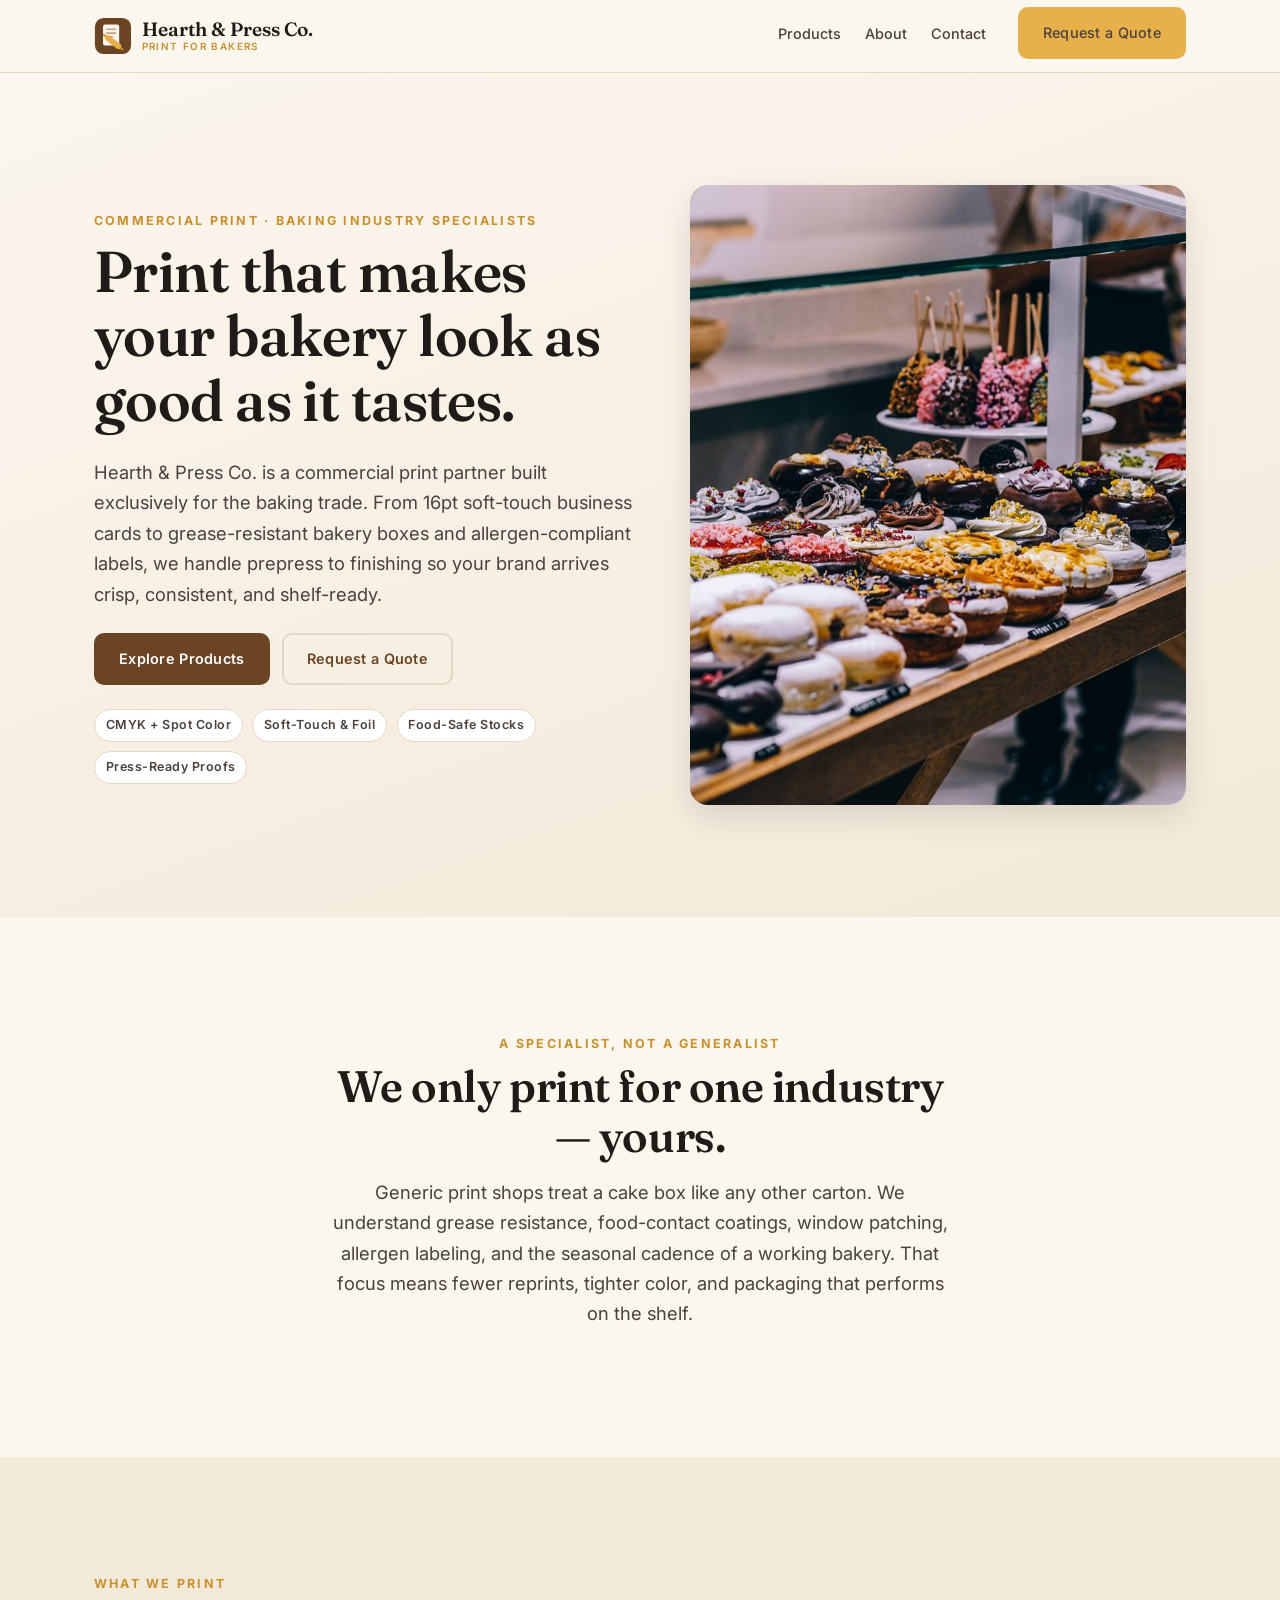
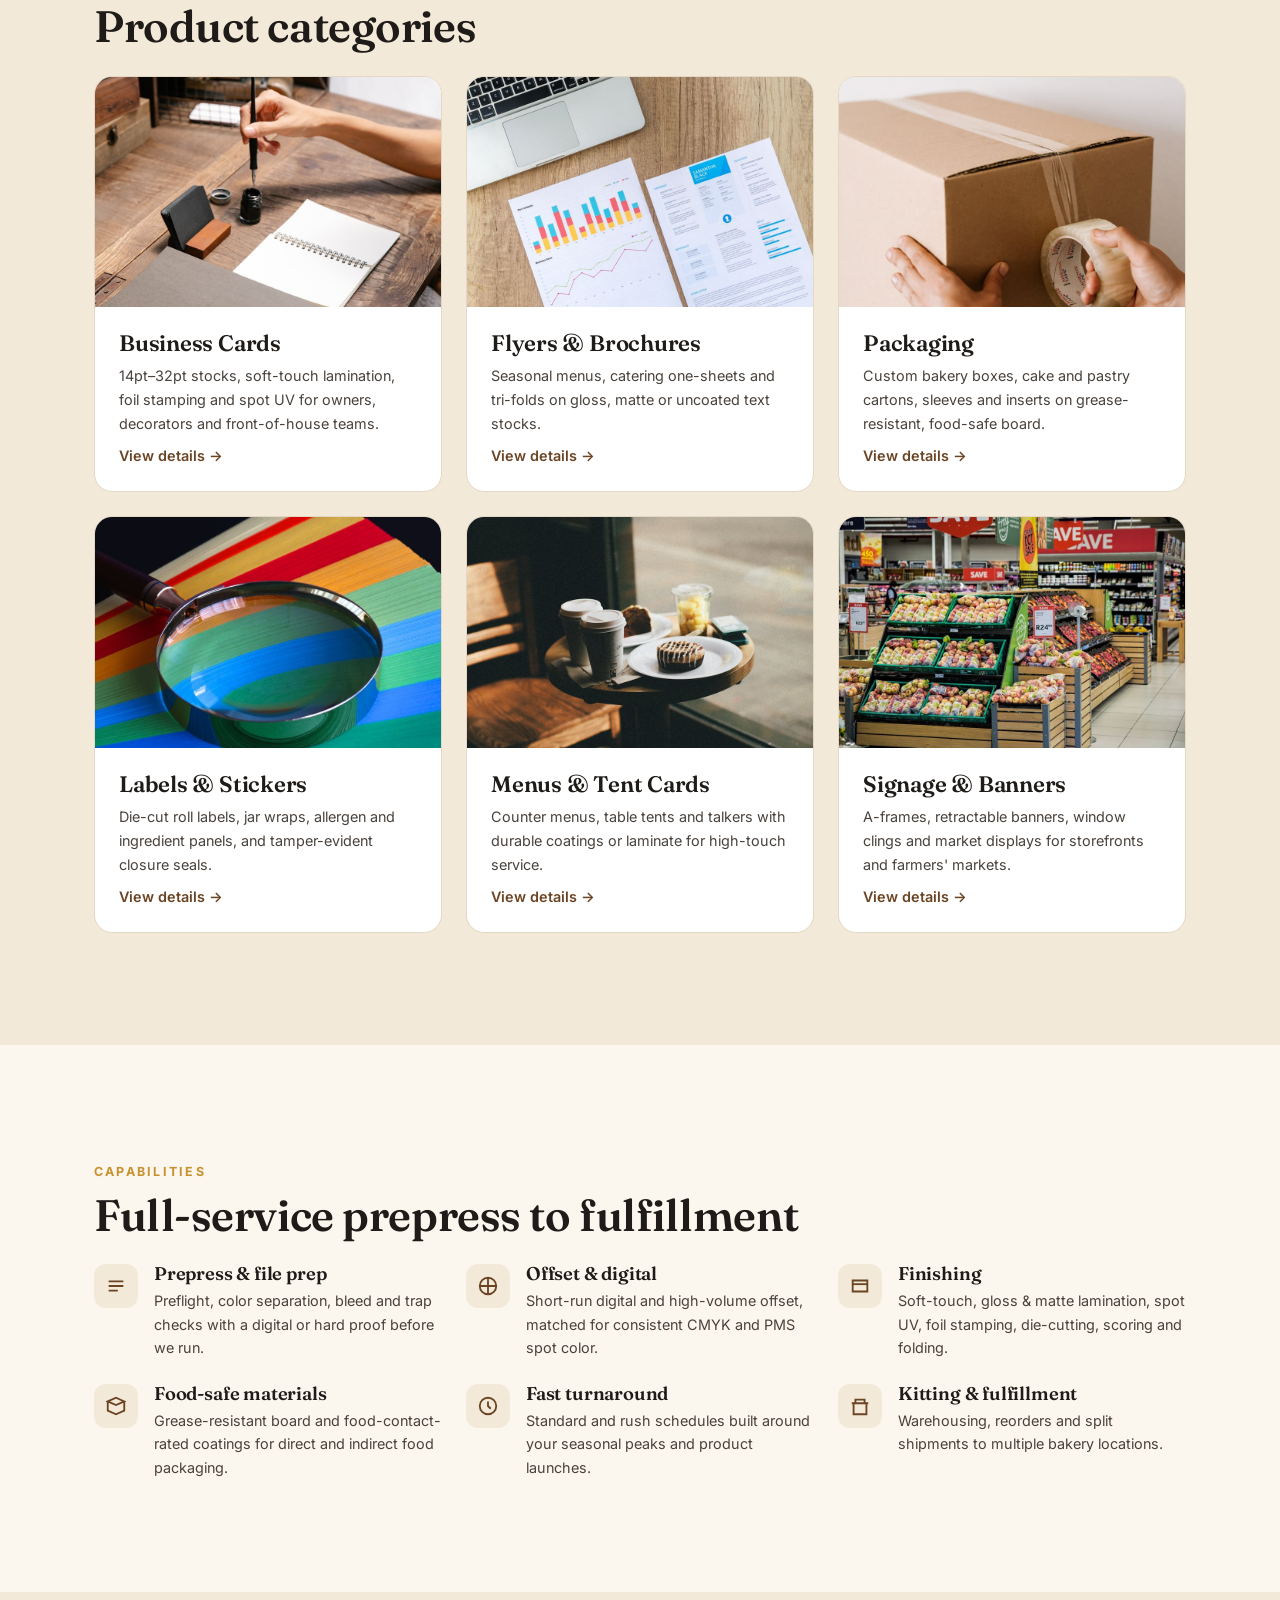
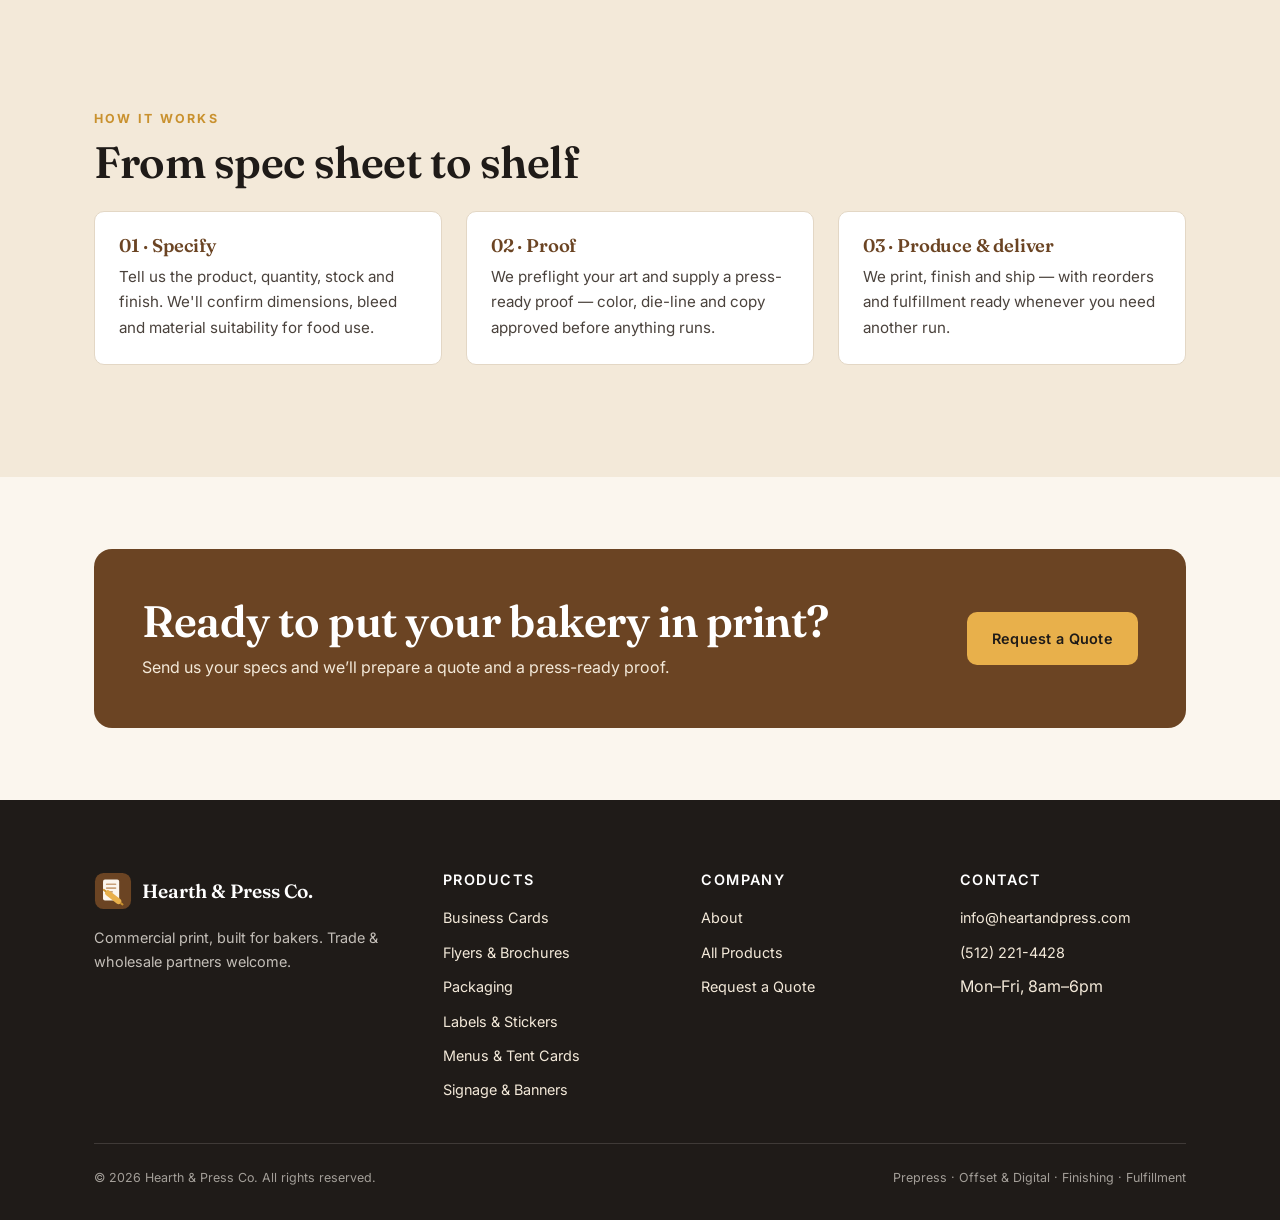
==== index.html @ 6da843be "First pass" ====
<!DOCTYPE html>
<html lang="en">
<head>
  <meta charset="utf-8" />
  <meta name="viewport" content="width=device-width, initial-scale=1" />
  <title>Hearth &amp; Press Co. — Commercial print, built for bakers</title>
  <meta name="description" content="Trade-quality commercial printing specialized for the baking industry — business cards, packaging, labels, menus, signage and more for bakeries, patisseries and cafés. Request a quote." />
  <link rel="icon" type="image/svg+xml" href="assets/favicon.svg" />
  <link rel="preconnect" href="https://fonts.googleapis.com" />
  <link rel="preconnect" href="https://fonts.gstatic.com" crossorigin />
  <link href="https://fonts.googleapis.com/css2?family=Fraunces:opsz,wght@9..144,500;9..144,600&family=Inter:wght@400;500;600;700&display=swap" rel="stylesheet" />
  <link rel="stylesheet" href="css/styles.css" />
  <link rel="canonical" href="https://heartandpress.com/" />
  <meta property="og:type" content="website" />
  <meta property="og:site_name" content="Hearth & Press Co." />
  <meta property="og:title" content="Hearth & Press Co. — Commercial print, built for bakers" />
  <meta property="og:description" content="Trade-quality commercial printing specialized for the baking industry — business cards, packaging, labels, menus and signage for bakeries, patisseries and cafés." />
  <meta property="og:url" content="https://heartandpress.com/" />
  <meta property="og:image" content="https://heartandpress.com/images/hero-bakery.jpg" />
  <meta name="twitter:card" content="summary_large_image" />
  <script type="application/ld+json">
  {
    "@context": "https://schema.org",
    "@type": "PrintShop",
    "name": "Hearth & Press Co.",
    "description": "Commercial print specialists for the baking industry — packaging, labels, business cards, menus and signage for bakeries, patisseries and cafés.",
    "url": "https://heartandpress.com/",
    "email": "info@heartandpress.com",
    "telephone": "+1-512-221-4428",
    "image": "https://heartandpress.com/images/hero-bakery.jpg",
    "logo": "https://heartandpress.com/assets/logo-mark.svg",
    "priceRange": "Quote on request",
    "openingHours": "Mo-Fr 08:00-18:00",
    "areaServed": "US",
    "slogan": "Commercial print, built for bakers.",
    "knowsAbout": ["Commercial printing", "Bakery packaging", "Food-safe labels", "Signage and banners"]
  }
  </script>
</head>
<body>

  <header class="site-header">
    <div class="container">
      <nav class="nav" aria-label="Primary">
        <a class="brand" href="index.html" aria-label="Hearth &amp; Press Co. home">
          <img class="brand__mark" src="assets/logo-mark.svg" alt="" width="38" height="38" />
          <span class="brand__name">Hearth &amp; Press Co.<small>Print for bakers</small></span>
        </a>
        <button class="nav__toggle" aria-label="Toggle menu" aria-expanded="false" aria-controls="primary-menu">
          <span></span><span></span><span></span>
        </button>
        <ul class="nav__links" id="primary-menu">
          <li><a href="products.html">Products</a></li>
          <li><a href="about.html">About</a></li>
          <li><a href="contact.html">Contact</a></li>
          <li class="nav__cta"><a class="btn btn--accent" href="contact.html">Request a Quote</a></li>
        </ul>
      </nav>
    </div>
  </header>

  <!-- ===== Hero ===== -->
  <section class="hero">
    <div class="container">
      <div class="hero__grid">
        <div>
          <span class="eyebrow">Commercial print · Baking industry specialists</span>
          <h1>Print that makes your bakery look as good as it tastes.</h1>
          <p class="lead">
            Hearth &amp; Press Co. is a commercial print partner built exclusively for
            the baking trade. From 16pt soft-touch business cards to grease-resistant
            bakery boxes and allergen-compliant labels, we handle prepress to finishing
            so your brand arrives crisp, consistent, and shelf-ready.
          </p>
          <div class="stack" style="margin-top:1.5rem">
            <div style="display:flex;gap:0.75rem;flex-wrap:wrap">
              <a class="btn btn--primary" href="products.html">Explore Products</a>
              <a class="btn btn--ghost" href="contact.html">Request a Quote</a>
            </div>
          </div>
          <div class="hero__badges">
            <span class="badge">CMYK + Spot Color</span>
            <span class="badge">Soft-Touch &amp; Foil</span>
            <span class="badge">Food-Safe Stocks</span>
            <span class="badge">Press-Ready Proofs</span>
          </div>
        </div>
        <div class="hero__media">
          <img src="images/hero-bakery.jpg" alt="Bakery counter with branded boxes, business cards and printed menus" loading="eager" />
        </div>
      </div>
    </div>
  </section>

  <!-- ===== Value prop / why a specialist ===== -->
  <section class="section">
    <div class="container">
      <div class="center" style="max-width:62ch;margin-inline:auto">
        <span class="eyebrow">A specialist, not a generalist</span>
        <h2>We only print for one industry — yours.</h2>
        <p class="lead">
          Generic print shops treat a cake box like any other carton. We understand
          grease resistance, food-contact coatings, window patching, allergen
          labeling, and the seasonal cadence of a working bakery. That focus means
          fewer reprints, tighter color, and packaging that performs on the shelf.
        </p>
      </div>
    </div>
  </section>

  <!-- ===== Category grid ===== -->
  <section class="section section--cream2">
    <div class="container">
      <span class="eyebrow">What we print</span>
      <h2 style="margin-bottom:1.5rem">Product categories</h2>
      <div class="grid grid-3">

        <a class="card" href="products/business-cards.html">
          <div class="card__media"><img src="images/cat-business-cards.jpg" alt="Premium printed business cards" loading="lazy" /></div>
          <div class="card__body">
            <h3>Business Cards</h3>
            <p>14pt–32pt stocks, soft-touch lamination, foil stamping and spot UV for owners, decorators and front-of-house teams.</p>
            <span class="card__link">View details</span>
          </div>
        </a>

        <a class="card" href="products/flyers-brochures.html">
          <div class="card__media"><img src="images/cat-flyers.jpg" alt="Printed flyers and folded brochures" loading="lazy" /></div>
          <div class="card__body">
            <h3>Flyers &amp; Brochures</h3>
            <p>Seasonal menus, catering one-sheets and tri-folds on gloss, matte or uncoated text stocks.</p>
            <span class="card__link">View details</span>
          </div>
        </a>

        <a class="card" href="products/packaging.html">
          <div class="card__media"><img src="images/cat-packaging.jpg" alt="Branded bakery boxes and packaging" loading="lazy" /></div>
          <div class="card__body">
            <h3>Packaging</h3>
            <p>Custom bakery boxes, cake and pastry cartons, sleeves and inserts on grease-resistant, food-safe board.</p>
            <span class="card__link">View details</span>
          </div>
        </a>

        <a class="card" href="products/labels-stickers.html">
          <div class="card__media"><img src="images/cat-labels.jpg" alt="Custom jar labels and stickers" loading="lazy" /></div>
          <div class="card__body">
            <h3>Labels &amp; Stickers</h3>
            <p>Die-cut roll labels, jar wraps, allergen and ingredient panels, and tamper-evident closure seals.</p>
            <span class="card__link">View details</span>
          </div>
        </a>

        <a class="card" href="products/menus-tent-cards.html">
          <div class="card__media"><img src="images/cat-menus.jpg" alt="Printed café menus and counter tent cards" loading="lazy" /></div>
          <div class="card__body">
            <h3>Menus &amp; Tent Cards</h3>
            <p>Counter menus, table tents and talkers with durable coatings or laminate for high-touch service.</p>
            <span class="card__link">View details</span>
          </div>
        </a>

        <a class="card" href="products/signage-banners.html">
          <div class="card__media"><img src="images/cat-signage.jpg" alt="Bakery signage and retractable banners" loading="lazy" /></div>
          <div class="card__body">
            <h3>Signage &amp; Banners</h3>
            <p>A-frames, retractable banners, window clings and market displays for storefronts and farmers' markets.</p>
            <span class="card__link">View details</span>
          </div>
        </a>

      </div>
    </div>
  </section>

  <!-- ===== Capabilities strip ===== -->
  <section class="section">
    <div class="container">
      <span class="eyebrow">Capabilities</span>
      <h2 style="margin-bottom:1.5rem">Full-service prepress to fulfillment</h2>
      <div class="features">
        <div class="feature">
          <div class="feature__icon" aria-hidden="true">
            <svg width="22" height="22" viewBox="0 0 24 24" fill="none" stroke="currentColor" stroke-width="2"><path d="M4 7h16M4 12h16M4 17h10"/></svg>
          </div>
          <div>
            <h4>Prepress &amp; file prep</h4>
            <p>Preflight, color separation, bleed and trap checks with a digital or hard proof before we run.</p>
          </div>
        </div>
        <div class="feature">
          <div class="feature__icon" aria-hidden="true">
            <svg width="22" height="22" viewBox="0 0 24 24" fill="none" stroke="currentColor" stroke-width="2"><circle cx="12" cy="12" r="9"/><path d="M12 3v18M3 12h18"/></svg>
          </div>
          <div>
            <h4>Offset &amp; digital</h4>
            <p>Short-run digital and high-volume offset, matched for consistent CMYK and PMS spot color.</p>
          </div>
        </div>
        <div class="feature">
          <div class="feature__icon" aria-hidden="true">
            <svg width="22" height="22" viewBox="0 0 24 24" fill="none" stroke="currentColor" stroke-width="2"><path d="M4 6h16v12H4z"/><path d="M4 10h16"/></svg>
          </div>
          <div>
            <h4>Finishing</h4>
            <p>Soft-touch, gloss &amp; matte lamination, spot UV, foil stamping, die-cutting, scoring and folding.</p>
          </div>
        </div>
        <div class="feature">
          <div class="feature__icon" aria-hidden="true">
            <svg width="22" height="22" viewBox="0 0 24 24" fill="none" stroke="currentColor" stroke-width="2"><path d="M3 7l9-4 9 4-9 4-9-4z"/><path d="M3 7v10l9 4 9-4V7"/></svg>
          </div>
          <div>
            <h4>Food-safe materials</h4>
            <p>Grease-resistant board and food-contact-rated coatings for direct and indirect food packaging.</p>
          </div>
        </div>
        <div class="feature">
          <div class="feature__icon" aria-hidden="true">
            <svg width="22" height="22" viewBox="0 0 24 24" fill="none" stroke="currentColor" stroke-width="2"><circle cx="12" cy="12" r="9"/><path d="M12 7v5l3 3"/></svg>
          </div>
          <div>
            <h4>Fast turnaround</h4>
            <p>Standard and rush schedules built around your seasonal peaks and product launches.</p>
          </div>
        </div>
        <div class="feature">
          <div class="feature__icon" aria-hidden="true">
            <svg width="22" height="22" viewBox="0 0 24 24" fill="none" stroke="currentColor" stroke-width="2"><path d="M3 9h18M7 9V5h10v4M5 21h14V9H5z"/></svg>
          </div>
          <div>
            <h4>Kitting &amp; fulfillment</h4>
            <p>Warehousing, reorders and split shipments to multiple bakery locations.</p>
          </div>
        </div>
      </div>
    </div>
  </section>

  <!-- ===== Process ===== -->
  <section class="section section--cream2">
    <div class="container">
      <span class="eyebrow">How it works</span>
      <h2 style="margin-bottom:1.5rem">From spec sheet to shelf</h2>
      <div class="grid grid-3">
        <div class="spec">
          <h4>01 · Specify</h4>
          <p style="margin:0;color:var(--ink-soft);font-size:0.95rem">Tell us the product, quantity, stock and finish. We'll confirm dimensions, bleed and material suitability for food use.</p>
        </div>
        <div class="spec">
          <h4>02 · Proof</h4>
          <p style="margin:0;color:var(--ink-soft);font-size:0.95rem">We preflight your art and supply a press-ready proof — color, die-line and copy approved before anything runs.</p>
        </div>
        <div class="spec">
          <h4>03 · Produce &amp; deliver</h4>
          <p style="margin:0;color:var(--ink-soft);font-size:0.95rem">We print, finish and ship — with reorders and fulfillment ready whenever you need another run.</p>
        </div>
      </div>
    </div>
  </section>

  <!-- ===== CTA band ===== -->
  <section class="section section--tight">
    <div class="container">
      <div class="cta-band">
        <div>
          <h2>Ready to put your bakery in print?</h2>
          <p>Send us your specs and we’ll prepare a quote and a press-ready proof.</p>
        </div>
        <a class="btn btn--accent" href="contact.html">Request a Quote</a>
      </div>
    </div>
  </section>

  <!-- ===== Footer ===== -->
  <footer class="site-footer">
    <div class="container">
      <div class="footer-grid">
        <div class="footer-brand">
          <a class="brand" href="index.html" aria-label="Hearth &amp; Press Co. home">
            <img class="brand__mark" src="assets/logo-mark.svg" alt="" width="38" height="38" />
            <span class="brand__name" style="color:#fff">Hearth &amp; Press Co.</span>
          </a>
          <p style="margin-top:1rem;max-width:34ch;color:rgba(251,246,238,0.75);font-size:0.9rem">
            Commercial print, built for bakers. Trade &amp; wholesale partners welcome.
          </p>
        </div>
        <div>
          <h4>Products</h4>
          <ul class="footer-links">
            <li><a href="products/business-cards.html">Business Cards</a></li>
            <li><a href="products/flyers-brochures.html">Flyers &amp; Brochures</a></li>
            <li><a href="products/packaging.html">Packaging</a></li>
            <li><a href="products/labels-stickers.html">Labels &amp; Stickers</a></li>
            <li><a href="products/menus-tent-cards.html">Menus &amp; Tent Cards</a></li>
            <li><a href="products/signage-banners.html">Signage &amp; Banners</a></li>
          </ul>
        </div>
        <div>
          <h4>Company</h4>
          <ul class="footer-links">
            <li><a href="about.html">About</a></li>
            <li><a href="products.html">All Products</a></li>
            <li><a href="contact.html">Request a Quote</a></li>
          </ul>
        </div>
        <div>
          <h4>Contact</h4>
          <ul class="footer-links">
            <li><a href="mailto:info@heartandpress.com">info@heartandpress.com</a></li>
            <li><a href="tel:+15122214428">(512) 221-4428</a></li>
            <li>Mon–Fri, 8am–6pm</li>
          </ul>
        </div>
      </div>
      <div class="footer-bottom">
        <span>&copy; <span id="year">2026</span> Hearth &amp; Press Co. All rights reserved.</span>
        <span>Prepress &middot; Offset &amp; Digital &middot; Finishing &middot; Fulfillment</span>
      </div>
    </div>
  </footer>

  <script src="js/main.js"></script>
</body>
</html>
---- css/styles.css ----
/* =================================================================
   Hearth & Press Co. — Shared Stylesheet
   Commercial print, built for bakers.
   Single stylesheet for the whole static site (no build step).
   ================================================================= */

/* ----- Design tokens ------------------------------------------- */
:root {
  /* Brand palette */
  --crust:      #6B4423;  /* crust brown      */
  --crust-dark: #4E3019;
  --cream:      #FBF6EE;  /* warm cream bg    */
  --cream-2:    #F3E9D9;  /* slightly deeper  */
  --butter:     #E8B04B;  /* butter / accent  */
  --butter-dk:  #C9912E;
  --ink:        #1F1B18;  /* near-black ink   */
  --ink-soft:   #4A423C;
  --berry:      #B23A48;  /* spot accent      */
  --line:       #E3D7C5;  /* hairline borders */
  --white:      #ffffff;

  /* Type */
  --font-display: "Fraunces", "Playfair Display", Georgia, "Times New Roman", serif;
  --font-body: "Inter", system-ui, -apple-system, "Segoe UI", Roboto, Helvetica, Arial, sans-serif;

  /* Type scale */
  --fs-xs: 0.78rem;
  --fs-sm: 0.9rem;
  --fs-base: 1rem;
  --fs-md: 1.15rem;
  --fs-lg: 1.4rem;
  --fs-xl: 2rem;
  --fs-2xl: 2.75rem;
  --fs-3xl: 3.6rem;

  /* Spacing */
  --sp-1: 0.5rem;
  --sp-2: 1rem;
  --sp-3: 1.5rem;
  --sp-4: 2rem;
  --sp-5: 3rem;
  --sp-6: 4.5rem;
  --sp-7: 7rem;

  --radius: 10px;
  --radius-lg: 18px;
  --shadow-sm: 0 2px 8px rgba(31, 27, 24, 0.08);
  --shadow-md: 0 12px 30px rgba(31, 27, 24, 0.12);
  --container: 1140px;
  --transition: 200ms ease;
}

/* ----- Reset / base -------------------------------------------- */
*, *::before, *::after { box-sizing: border-box; }

html { scroll-behavior: smooth; -webkit-text-size-adjust: 100%; }

body {
  margin: 0;
  font-family: var(--font-body);
  font-size: var(--fs-base);
  line-height: 1.65;
  color: var(--ink);
  background: var(--cream);
  -webkit-font-smoothing: antialiased;
}

h1, h2, h3, h4 {
  font-family: var(--font-display);
  font-weight: 600;
  line-height: 1.12;
  color: var(--ink);
  margin: 0 0 var(--sp-2);
  letter-spacing: -0.01em;
}
h1 { font-size: var(--fs-3xl); }
h2 { font-size: var(--fs-2xl); }
h3 { font-size: var(--fs-lg); }
h4 { font-size: var(--fs-md); }

p { margin: 0 0 var(--sp-2); }
a { color: var(--crust); text-decoration: none; transition: color var(--transition); }
a:hover { color: var(--berry); }
img { max-width: 100%; display: block; }
ul { margin: 0 0 var(--sp-2); padding-left: 1.2em; }
li { margin-bottom: 0.35em; }

/* ----- Layout primitives --------------------------------------- */
.container {
  width: 100%;
  max-width: var(--container);
  margin-inline: auto;
  padding-inline: var(--sp-3);
}
.section { padding-block: var(--sp-7); }
.section--tight { padding-block: var(--sp-6); }
.section--cream2 { background: var(--cream-2); }
.section--ink { background: var(--ink); color: var(--cream); }
.section--ink h1, .section--ink h2, .section--ink h3 { color: var(--white); }

.grid { display: grid; gap: var(--sp-3); }
.grid-2 { grid-template-columns: repeat(2, 1fr); }
.split { display: grid; grid-template-columns: 1.6fr 1fr; gap: var(--sp-5); align-items: start; }
.grid-3 { grid-template-columns: repeat(3, 1fr); }
.center { text-align: center; }
.measure { max-width: 62ch; }
.measure-center { max-width: 62ch; margin-inline: auto; }

/* Section heading helper */
.eyebrow {
  display: inline-block;
  font-family: var(--font-body);
  font-size: var(--fs-xs);
  font-weight: 700;
  letter-spacing: 0.18em;
  text-transform: uppercase;
  color: var(--butter-dk);
  margin-bottom: var(--sp-1);
}
.section--ink .eyebrow { color: var(--butter); }
.lead { font-size: var(--fs-md); color: var(--ink-soft); }
.section--ink .lead { color: var(--cream-2); }

/* ----- Buttons ------------------------------------------------- */
.btn {
  display: inline-block;
  font-family: var(--font-body);
  font-weight: 600;
  font-size: var(--fs-sm);
  letter-spacing: 0.02em;
  padding: 0.85em 1.6em;
  border-radius: var(--radius);
  border: 2px solid transparent;
  cursor: pointer;
  transition: transform var(--transition), background var(--transition), color var(--transition), border-color var(--transition);
}
.btn:hover { transform: translateY(-2px); }
.btn--primary { background: var(--crust); color: var(--white); }
.btn--primary:hover { background: var(--crust-dark); color: var(--white); }
.btn--accent { background: var(--butter); color: var(--ink); }
.btn--accent:hover { background: var(--butter-dk); color: var(--ink); }
.btn--ghost { background: transparent; color: var(--crust); border-color: var(--line); }
.btn--ghost:hover { border-color: var(--crust); color: var(--crust); }
.section--ink .btn--ghost { color: var(--cream); border-color: rgba(251,246,238,0.35); }
.section--ink .btn--ghost:hover { border-color: var(--butter); color: var(--butter); }

/* ----- Header / nav -------------------------------------------- */
.site-header {
  position: sticky;
  top: 0;
  z-index: 50;
  background: rgba(251, 246, 238, 0.92);
  backdrop-filter: saturate(140%) blur(8px);
  border-bottom: 1px solid var(--line);
}
.nav {
  display: flex;
  align-items: center;
  justify-content: space-between;
  gap: var(--sp-3);
  min-height: 72px;
}
.brand { display: flex; align-items: center; gap: 0.6rem; }
.brand__mark { width: 38px; height: 38px; flex: 0 0 auto; }
.brand__name {
  font-family: var(--font-display);
  font-weight: 600;
  font-size: 1.2rem;
  color: var(--ink);
  line-height: 1;
}
.brand__name small {
  display: block;
  font-family: var(--font-body);
  font-weight: 600;
  font-size: 0.62rem;
  letter-spacing: 0.14em;
  text-transform: uppercase;
  color: var(--butter-dk);
  margin-top: 3px;
}
.nav__links {
  display: flex;
  align-items: center;
  gap: var(--sp-3);
  list-style: none;
  margin: 0;
  padding: 0;
}
.nav__links a {
  font-size: var(--fs-sm);
  font-weight: 500;
  color: var(--ink-soft);
}
.nav__links a:hover,
.nav__links a[aria-current="page"] { color: var(--crust); }
.nav__cta { margin-left: var(--sp-1); }

.nav__toggle {
  display: none;
  background: none;
  border: 0;
  cursor: pointer;
  padding: 8px;
}
.nav__toggle span {
  display: block;
  width: 24px;
  height: 2px;
  background: var(--ink);
  margin: 5px 0;
  transition: var(--transition);
}

/* ----- Hero ---------------------------------------------------- */
.hero {
  position: relative;
  background: linear-gradient(160deg, var(--cream) 0%, var(--cream-2) 100%);
  overflow: hidden;
}
.hero__grid {
  display: grid;
  grid-template-columns: 1.05fr 0.95fr;
  gap: var(--sp-5);
  align-items: center;
  padding-block: var(--sp-7);
}
.hero h1 { margin-bottom: var(--sp-3); }
.hero__media {
  position: relative;
  border-radius: var(--radius-lg);
  overflow: hidden;
  box-shadow: var(--shadow-md);
  aspect-ratio: 4 / 5;
}
.hero__media img { width: 100%; height: 100%; object-fit: cover; }
.hero__badges { display: flex; flex-wrap: wrap; gap: 0.6rem; margin-top: var(--sp-3); }
.badge {
  font-size: var(--fs-xs);
  font-weight: 600;
  letter-spacing: 0.04em;
  background: var(--white);
  border: 1px solid var(--line);
  color: var(--ink-soft);
  padding: 0.4em 0.85em;
  border-radius: 999px;
}

/* ----- Cards --------------------------------------------------- */
.card {
  background: var(--white);
  border: 1px solid var(--line);
  border-radius: var(--radius-lg);
  overflow: hidden;
  display: flex;
  flex-direction: column;
  transition: transform var(--transition), box-shadow var(--transition);
}
.card:hover { transform: translateY(-4px); box-shadow: var(--shadow-md); }
.card__media { aspect-ratio: 3 / 2; background: var(--cream-2); overflow: hidden; }
.card__media img { width: 100%; height: 100%; object-fit: cover; transition: transform 400ms ease; }
.card:hover .card__media img { transform: scale(1.05); }
.card__body { padding: var(--sp-3); display: flex; flex-direction: column; gap: 0.5rem; flex: 1; }
.card__body h3 { margin: 0; }
.card__body p { color: var(--ink-soft); font-size: var(--fs-sm); margin: 0; }
.card__link {
  margin-top: auto;
  font-weight: 600;
  font-size: var(--fs-sm);
  color: var(--crust);
}
.card__link::after { content: " \2192"; transition: var(--transition); }
.card:hover .card__link::after { margin-left: 4px; }

/* ----- Feature / capability strip ------------------------------ */
.features { display: grid; grid-template-columns: repeat(3, 1fr); gap: var(--sp-3); }
.feature { display: flex; gap: var(--sp-2); }
.feature__icon {
  flex: 0 0 auto; width: 44px; height: 44px;
  display: grid; place-items: center;
  background: var(--cream-2); border-radius: 12px; color: var(--crust);
}
.feature h4 { margin: 0 0 0.25rem; }
.feature p { margin: 0; font-size: var(--fs-sm); color: var(--ink-soft); }

/* ----- Spec list (category pages) ------------------------------ */
.spec-grid { display: grid; grid-template-columns: repeat(2, 1fr); gap: var(--sp-3); }
.spec {
  background: var(--white);
  border: 1px solid var(--line);
  border-radius: var(--radius);
  padding: var(--sp-3);
}
.spec h4 { margin: 0 0 0.5rem; color: var(--crust); }
.spec ul { margin: 0; padding-left: 1.1em; font-size: var(--fs-sm); color: var(--ink-soft); }

.pill-row { display: flex; flex-wrap: wrap; gap: 0.5rem; }
.pill {
  font-size: var(--fs-xs);
  font-weight: 600;
  background: var(--cream-2);
  color: var(--crust-dark);
  border-radius: 999px;
  padding: 0.4em 0.9em;
}

/* ----- CTA band ------------------------------------------------ */
.cta-band {
  background: var(--crust);
  color: var(--cream);
  border-radius: var(--radius-lg);
  padding: var(--sp-5);
  display: flex;
  align-items: center;
  justify-content: space-between;
  gap: var(--sp-4);
  flex-wrap: wrap;
}
.cta-band h2 { color: var(--white); margin: 0; }
.cta-band p { color: var(--cream-2); margin: 0.5rem 0 0; }

/* ----- Forms (contact) ----------------------------------------- */
.form-grid { display: grid; grid-template-columns: repeat(2, 1fr); gap: var(--sp-3); }
.field { display: flex; flex-direction: column; gap: 0.4rem; }
.field.full { grid-column: 1 / -1; }
.field label { font-size: var(--fs-sm); font-weight: 600; }
.field label .req { color: var(--berry); }
.field input, .field select, .field textarea {
  font-family: var(--font-body);
  font-size: var(--fs-base);
  padding: 0.7em 0.85em;
  border: 1px solid var(--line);
  border-radius: var(--radius);
  background: var(--white);
  color: var(--ink);
  transition: border-color var(--transition), box-shadow var(--transition);
}
.field input:focus, .field select:focus, .field textarea:focus {
  outline: none;
  border-color: var(--crust);
  box-shadow: 0 0 0 3px rgba(107, 68, 35, 0.12);
}
.field textarea { resize: vertical; min-height: 120px; }
.form-note { font-size: var(--fs-xs); color: var(--ink-soft); }
.form-success {
  display: none;
  background: #EAF3EA;
  border: 1px solid #BcD9Bc;
  color: #2C5A2C;
  padding: var(--sp-3);
  border-radius: var(--radius);
}
.form-success.show { display: block; }

/* ----- Footer -------------------------------------------------- */
.site-footer {
  background: var(--ink);
  color: var(--cream-2);
  padding-block: var(--sp-6) var(--sp-4);
}
.footer-grid {
  display: grid;
  grid-template-columns: 1.4fr 1fr 1fr 1fr;
  gap: var(--sp-4);
}
.site-footer h4 { color: var(--white); font-family: var(--font-body); font-size: var(--fs-sm); text-transform: uppercase; letter-spacing: 0.1em; }
.site-footer a { color: var(--cream-2); font-size: var(--fs-sm); }
.site-footer a:hover { color: var(--butter); }
.footer-links { list-style: none; padding: 0; margin: 0; }
.footer-links li { margin-bottom: 0.5rem; }
.footer-brand .brand__name { color: var(--white); }
.footer-bottom {
  border-top: 1px solid rgba(251,246,238,0.14);
  margin-top: var(--sp-4);
  padding-top: var(--sp-3);
  display: flex; justify-content: space-between; flex-wrap: wrap; gap: var(--sp-2);
  font-size: var(--fs-xs); color: rgba(251,246,238,0.6);
}

/* ----- Breadcrumb ---------------------------------------------- */
.breadcrumb { font-size: var(--fs-sm); color: var(--ink-soft); padding-top: var(--sp-4); }
.breadcrumb a { color: var(--ink-soft); }
.breadcrumb a:hover { color: var(--crust); }

/* ----- Page header (interior pages) ---------------------------- */
.page-head { background: linear-gradient(160deg, var(--cream) 0%, var(--cream-2) 100%); padding-block: var(--sp-5) var(--sp-6); }
.page-head h1 { margin-bottom: var(--sp-2); }

/* ----- Utilities ----------------------------------------------- */
.mt-0 { margin-top: 0; }
.mb-0 { margin-bottom: 0; }
.stack > * + * { margin-top: var(--sp-3); }
.hide-mobile { }
.visually-hidden {
  position: absolute; width: 1px; height: 1px; padding: 0; margin: -1px;
  overflow: hidden; clip: rect(0,0,0,0); white-space: nowrap; border: 0;
}

/* ----- Responsive ---------------------------------------------- */
@media (max-width: 900px) {
  :root { --fs-3xl: 2.6rem; --fs-2xl: 2.1rem; }
  .hero__grid { grid-template-columns: 1fr; }
  .hero__media { aspect-ratio: 16 / 10; order: -1; }
  .footer-grid { grid-template-columns: 1fr 1fr; }
  .features { grid-template-columns: 1fr; }
}

@media (max-width: 760px) {
  .nav__toggle { display: block; }
  .nav__links {
    position: absolute;
    top: 72px; left: 0; right: 0;
    flex-direction: column;
    align-items: stretch;
    gap: 0;
    background: var(--cream);
    border-bottom: 1px solid var(--line);
    padding: var(--sp-2) var(--sp-3) var(--sp-3);
    box-shadow: var(--shadow-sm);
    display: none;
  }
  .nav__links.open { display: flex; }
  .nav__links li { padding: 0.4rem 0; border-bottom: 1px solid var(--line); }
  .nav__cta { margin: var(--sp-1) 0 0; }
  .grid-2, .grid-3, .spec-grid, .form-grid, .split { grid-template-columns: 1fr; }
  .cta-band { flex-direction: column; align-items: flex-start; }
}
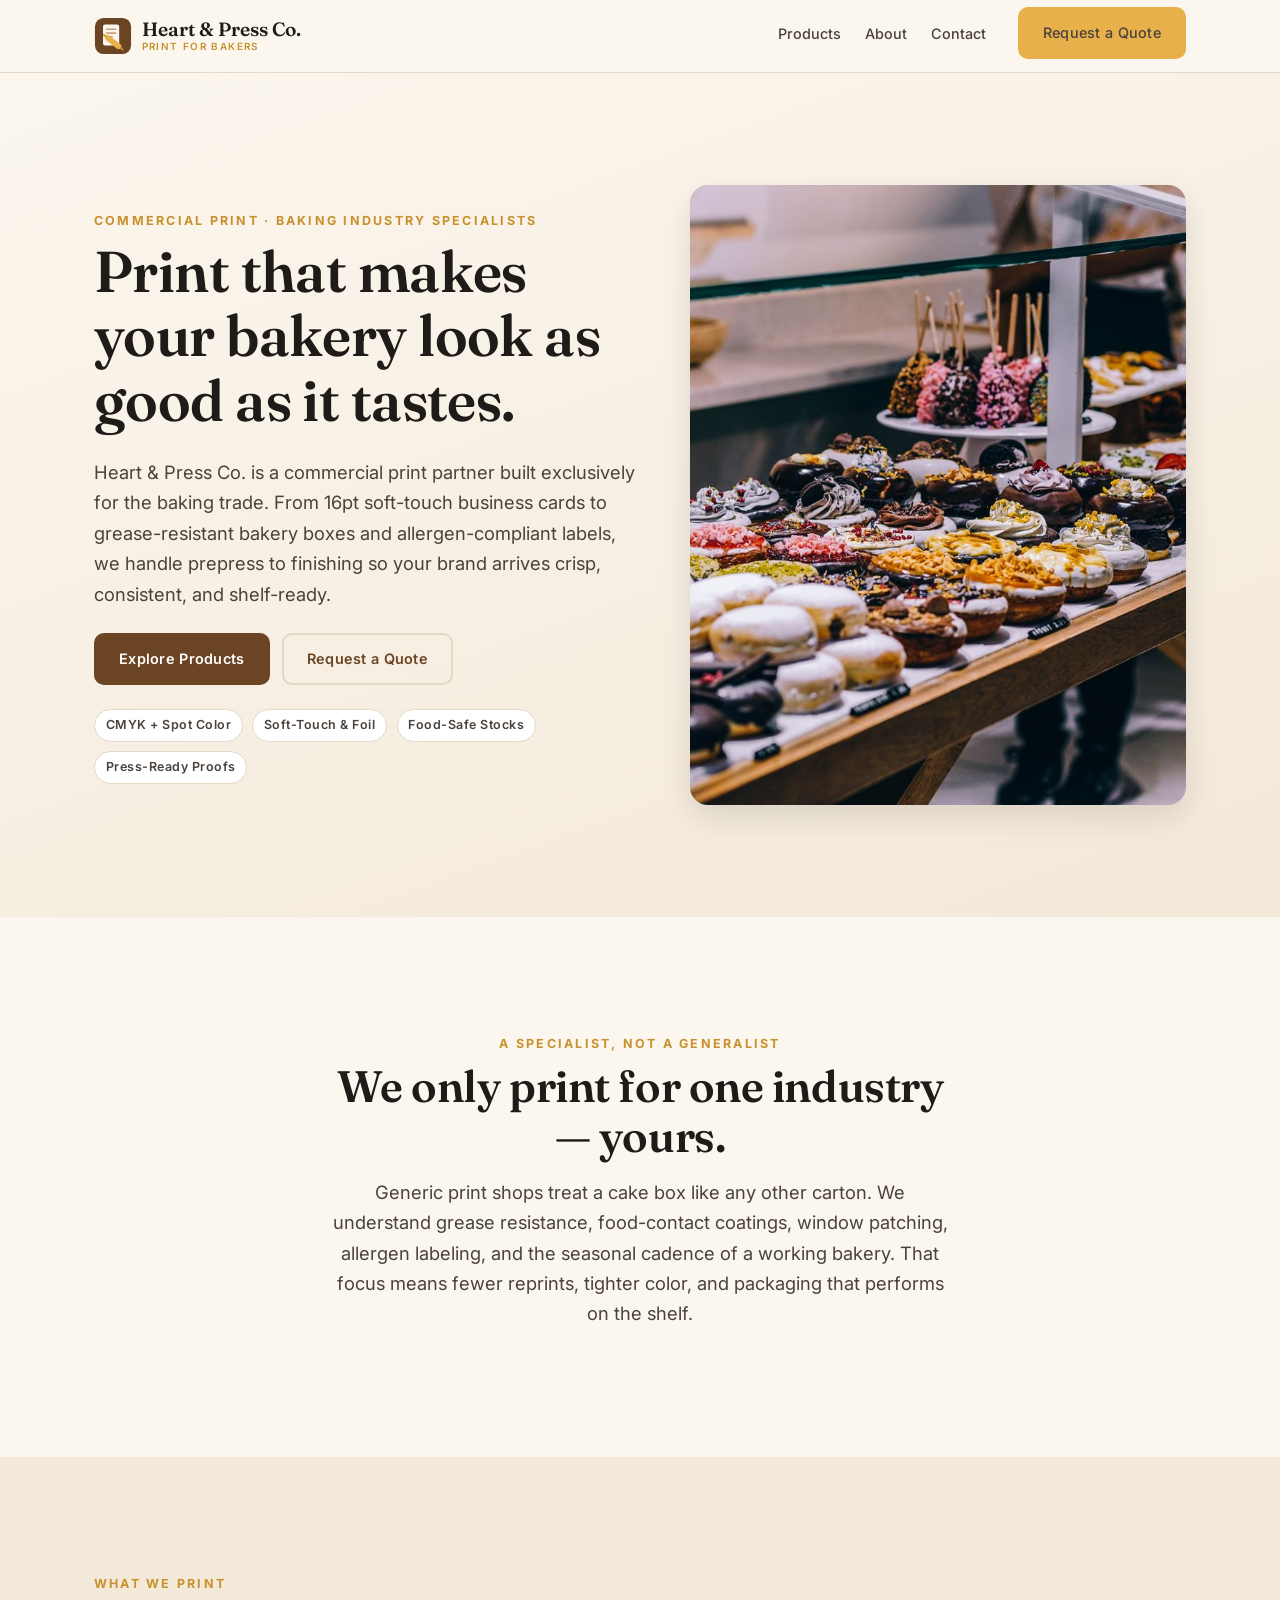
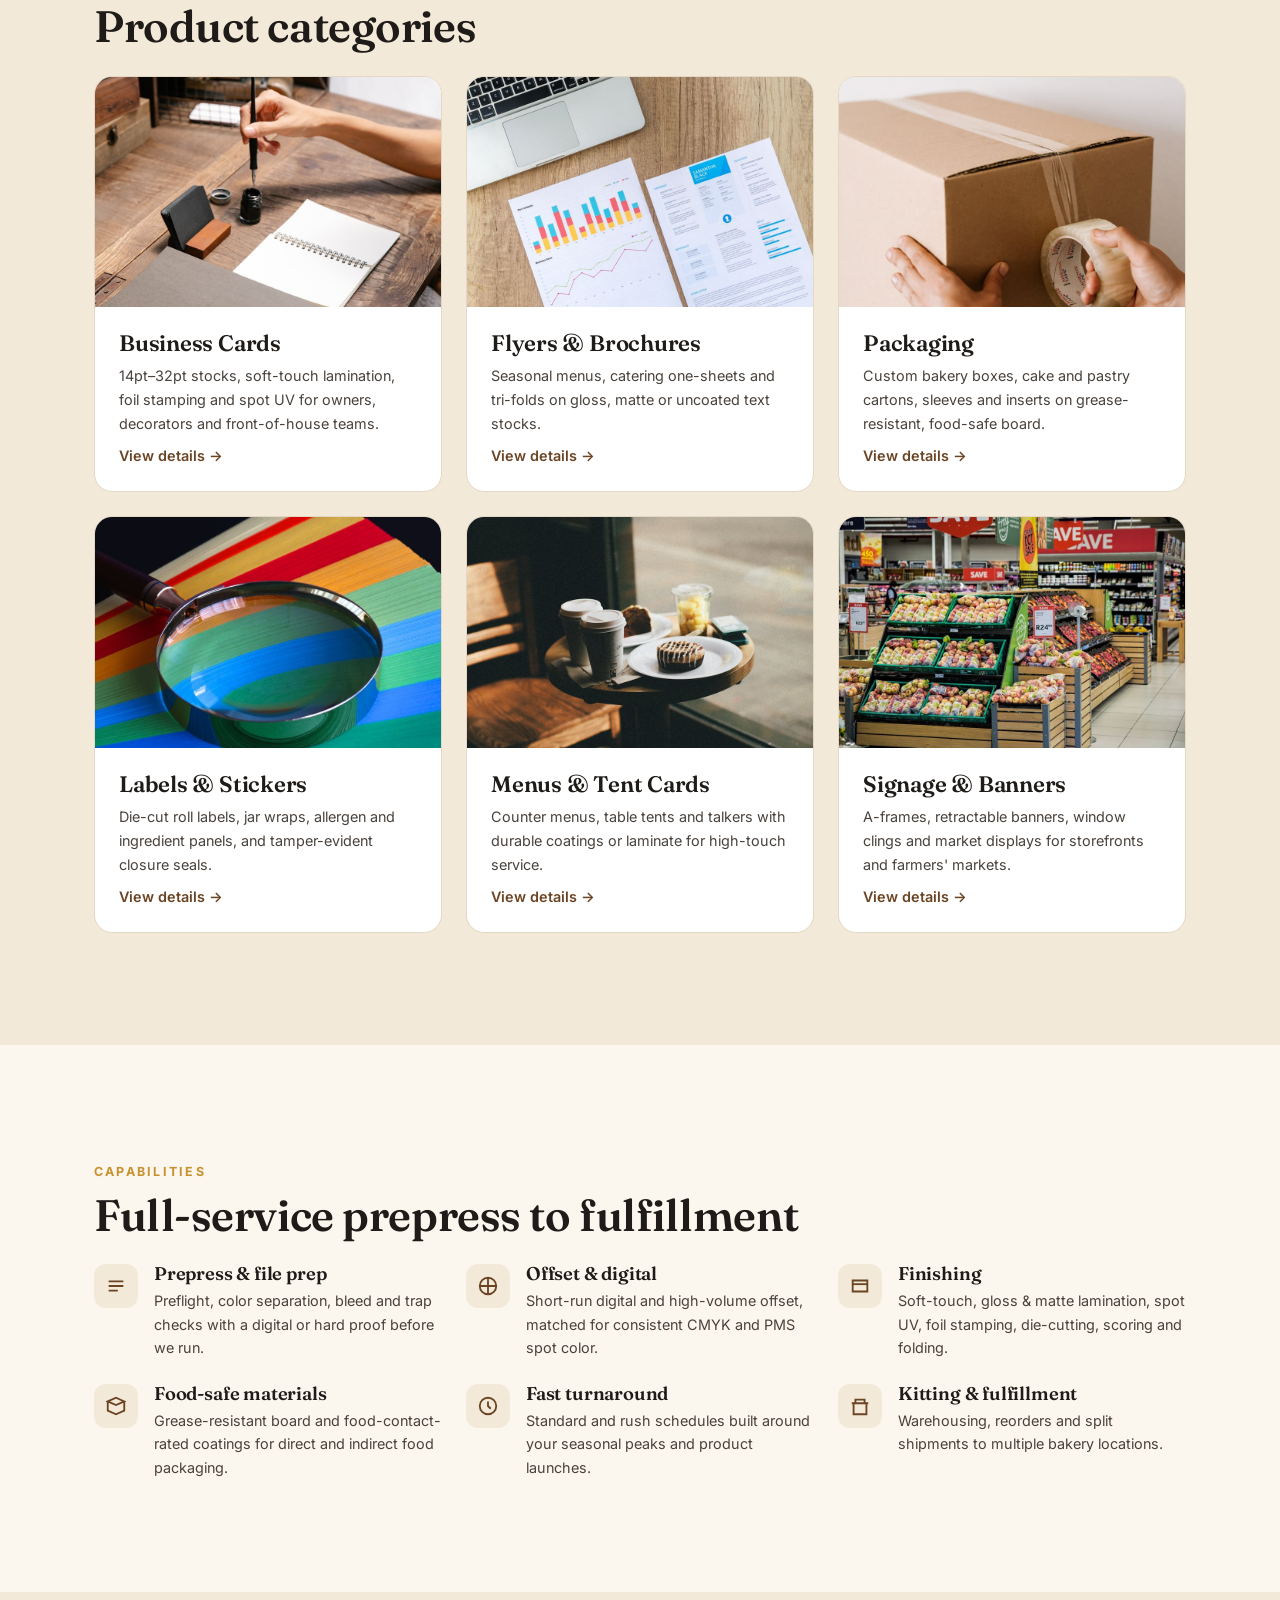
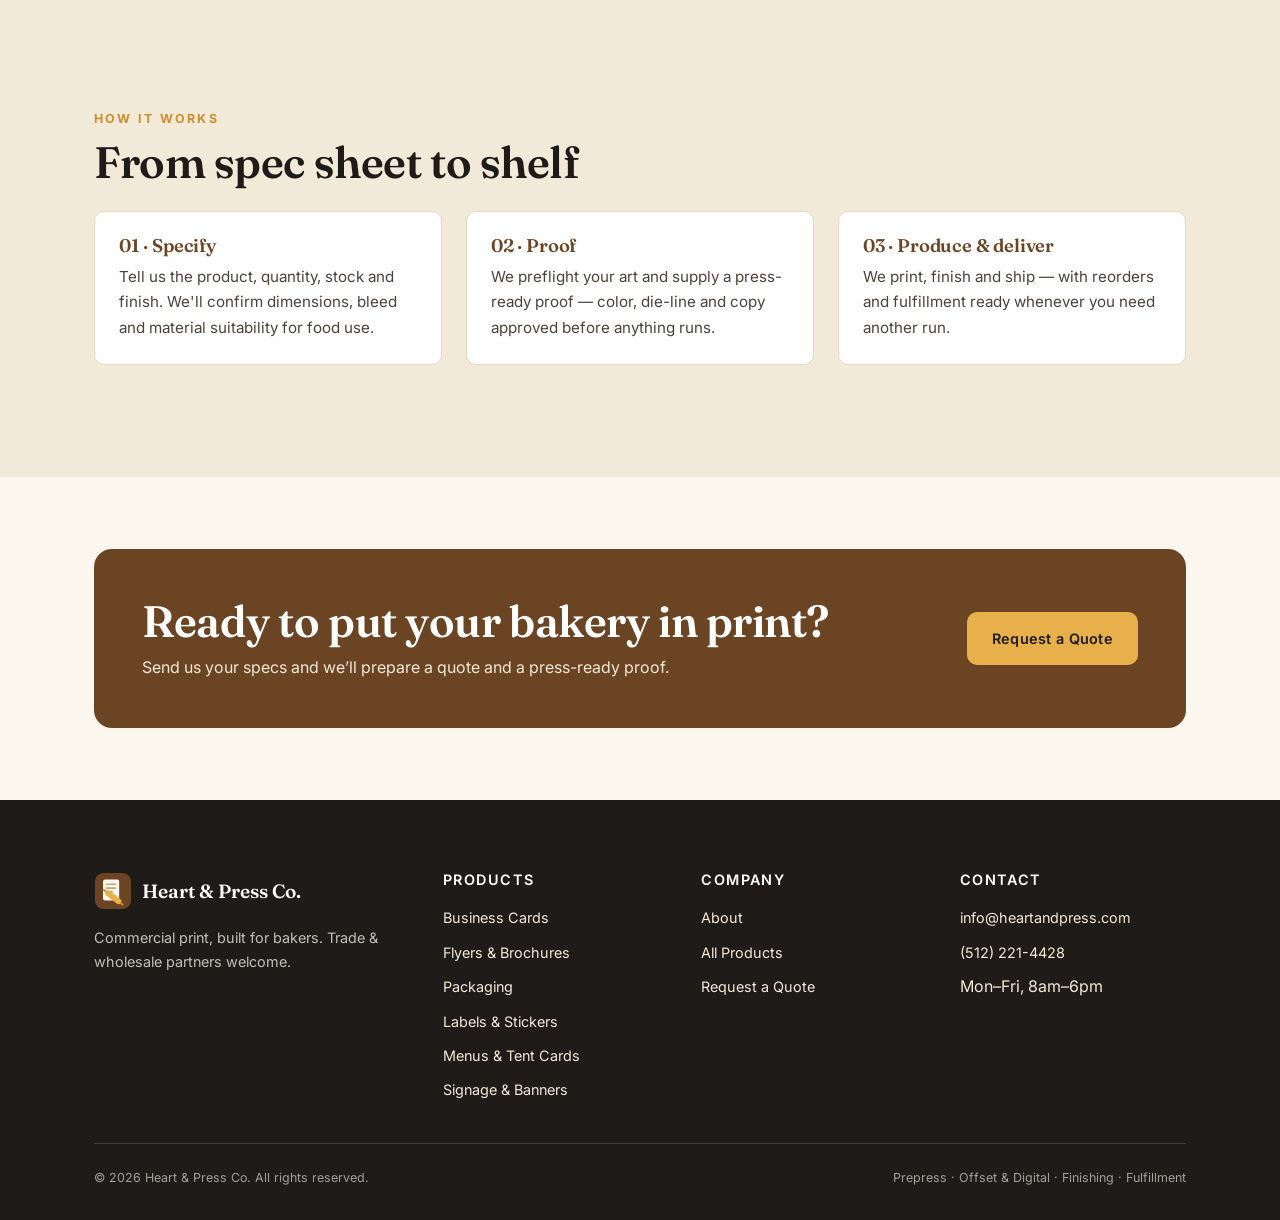
==== commit 73adf985: "domain uopdate" ====
--- a/index.html
+++ b/index.html
@@ -3,7 +3,7 @@
 <head>
   <meta charset="utf-8" />
   <meta name="viewport" content="width=device-width, initial-scale=1" />
-  <title>Hearth &amp; Press Co. — Commercial print, built for bakers</title>
+  <title>Heart &amp; Press Co. — Commercial print, built for bakers</title>
   <meta name="description" content="Trade-quality commercial printing specialized for the baking industry — business cards, packaging, labels, menus, signage and more for bakeries, patisseries and cafés. Request a quote." />
   <link rel="icon" type="image/svg+xml" href="assets/favicon.svg" />
   <link rel="preconnect" href="https://fonts.googleapis.com" />
@@ -12,8 +12,8 @@
   <link rel="stylesheet" href="css/styles.css" />
   <link rel="canonical" href="https://heartandpress.com/" />
   <meta property="og:type" content="website" />
-  <meta property="og:site_name" content="Hearth & Press Co." />
-  <meta property="og:title" content="Hearth & Press Co. — Commercial print, built for bakers" />
+  <meta property="og:site_name" content="Heart & Press Co." />
+  <meta property="og:title" content="Heart & Press Co. — Commercial print, built for bakers" />
   <meta property="og:description" content="Trade-quality commercial printing specialized for the baking industry — business cards, packaging, labels, menus and signage for bakeries, patisseries and cafés." />
   <meta property="og:url" content="https://heartandpress.com/" />
   <meta property="og:image" content="https://heartandpress.com/images/hero-bakery.jpg" />
@@ -22,7 +22,7 @@
   {
     "@context": "https://schema.org",
     "@type": "PrintShop",
-    "name": "Hearth & Press Co.",
+    "name": "Heart & Press Co.",
     "description": "Commercial print specialists for the baking industry — packaging, labels, business cards, menus and signage for bakeries, patisseries and cafés.",
     "url": "https://heartandpress.com/",
     "email": "info@heartandpress.com",
@@ -42,9 +42,9 @@
   <header class="site-header">
     <div class="container">
       <nav class="nav" aria-label="Primary">
-        <a class="brand" href="index.html" aria-label="Hearth &amp; Press Co. home">
+        <a class="brand" href="index.html" aria-label="Heart &amp; Press Co. home">
           <img class="brand__mark" src="assets/logo-mark.svg" alt="" width="38" height="38" />
-          <span class="brand__name">Hearth &amp; Press Co.<small>Print for bakers</small></span>
+          <span class="brand__name">Heart &amp; Press Co.<small>Print for bakers</small></span>
         </a>
         <button class="nav__toggle" aria-label="Toggle menu" aria-expanded="false" aria-controls="primary-menu">
           <span></span><span></span><span></span>
@@ -67,7 +67,7 @@
           <span class="eyebrow">Commercial print · Baking industry specialists</span>
           <h1>Print that makes your bakery look as good as it tastes.</h1>
           <p class="lead">
-            Hearth &amp; Press Co. is a commercial print partner built exclusively for
+            Heart &amp; Press Co. is a commercial print partner built exclusively for
             the baking trade. From 16pt soft-touch business cards to grease-resistant
             bakery boxes and allergen-compliant labels, we handle prepress to finishing
             so your brand arrives crisp, consistent, and shelf-ready.
@@ -277,9 +277,9 @@
     <div class="container">
       <div class="footer-grid">
         <div class="footer-brand">
-          <a class="brand" href="index.html" aria-label="Hearth &amp; Press Co. home">
+          <a class="brand" href="index.html" aria-label="Heart &amp; Press Co. home">
             <img class="brand__mark" src="assets/logo-mark.svg" alt="" width="38" height="38" />
-            <span class="brand__name" style="color:#fff">Hearth &amp; Press Co.</span>
+            <span class="brand__name" style="color:#fff">Heart &amp; Press Co.</span>
           </a>
           <p style="margin-top:1rem;max-width:34ch;color:rgba(251,246,238,0.75);font-size:0.9rem">
             Commercial print, built for bakers. Trade &amp; wholesale partners welcome.
@@ -314,7 +314,7 @@
         </div>
       </div>
       <div class="footer-bottom">
-        <span>&copy; <span id="year">2026</span> Hearth &amp; Press Co. All rights reserved.</span>
+        <span>&copy; <span id="year">2026</span> Heart &amp; Press Co. All rights reserved.</span>
         <span>Prepress &middot; Offset &amp; Digital &middot; Finishing &middot; Fulfillment</span>
       </div>
     </div>
--- a/css/styles.css
+++ b/css/styles.css
@@ -1,5 +1,5 @@
 /* =================================================================
-   Hearth & Press Co. — Shared Stylesheet
+   Heart & Press Co. — Shared Stylesheet
    Commercial print, built for bakers.
    Single stylesheet for the whole static site (no build step).
    ================================================================= */
